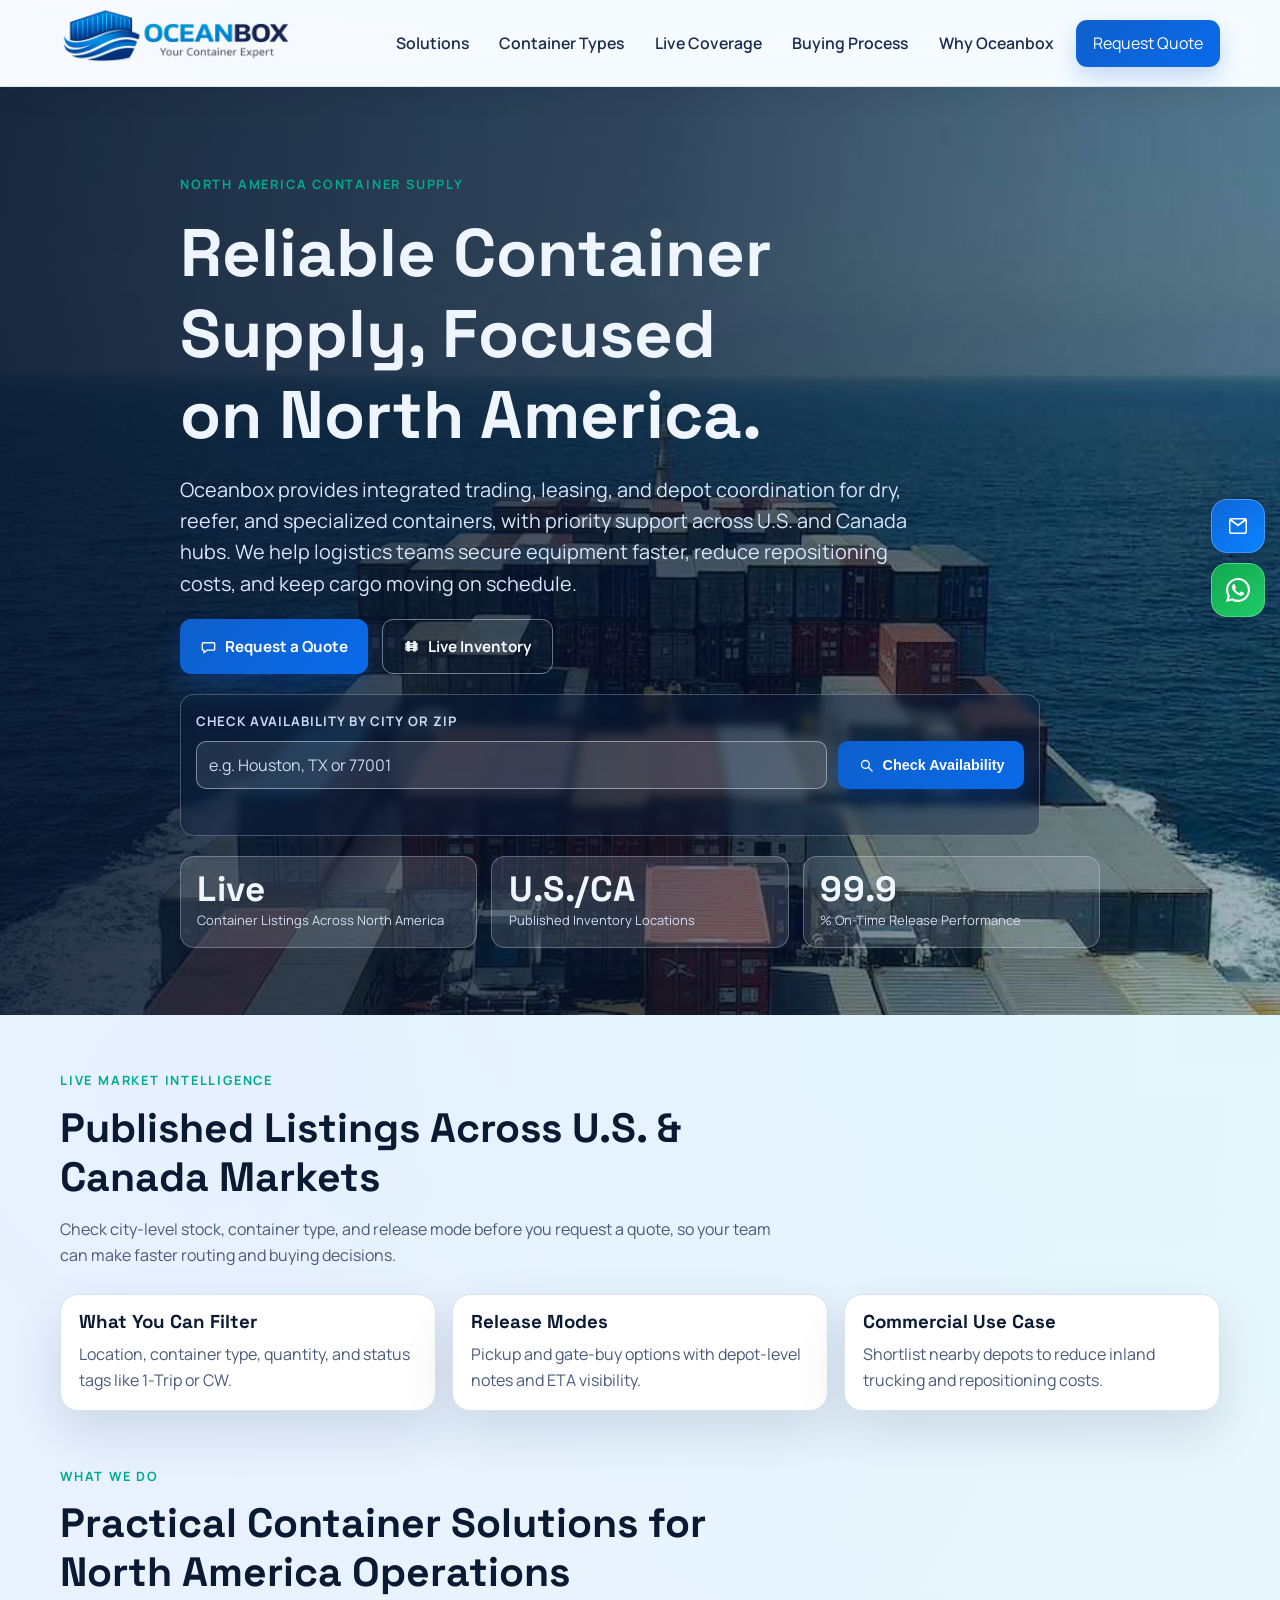
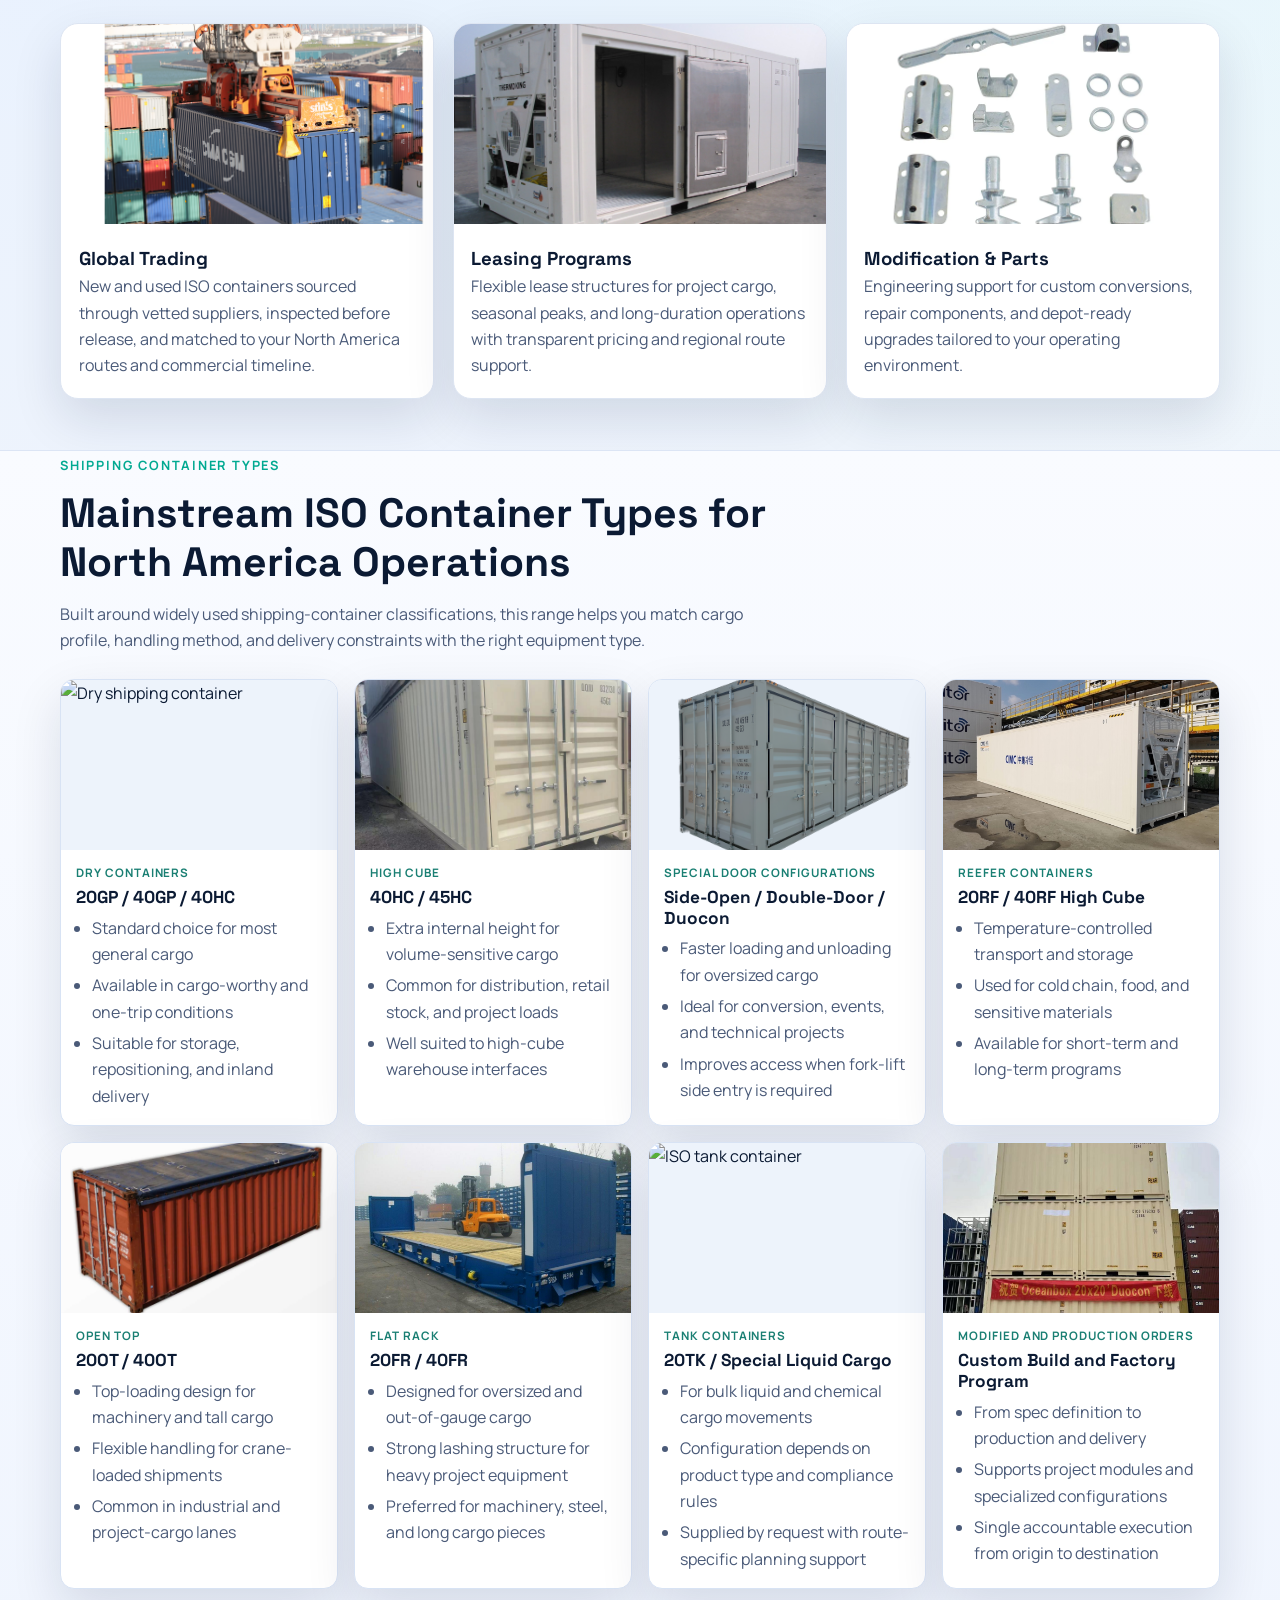
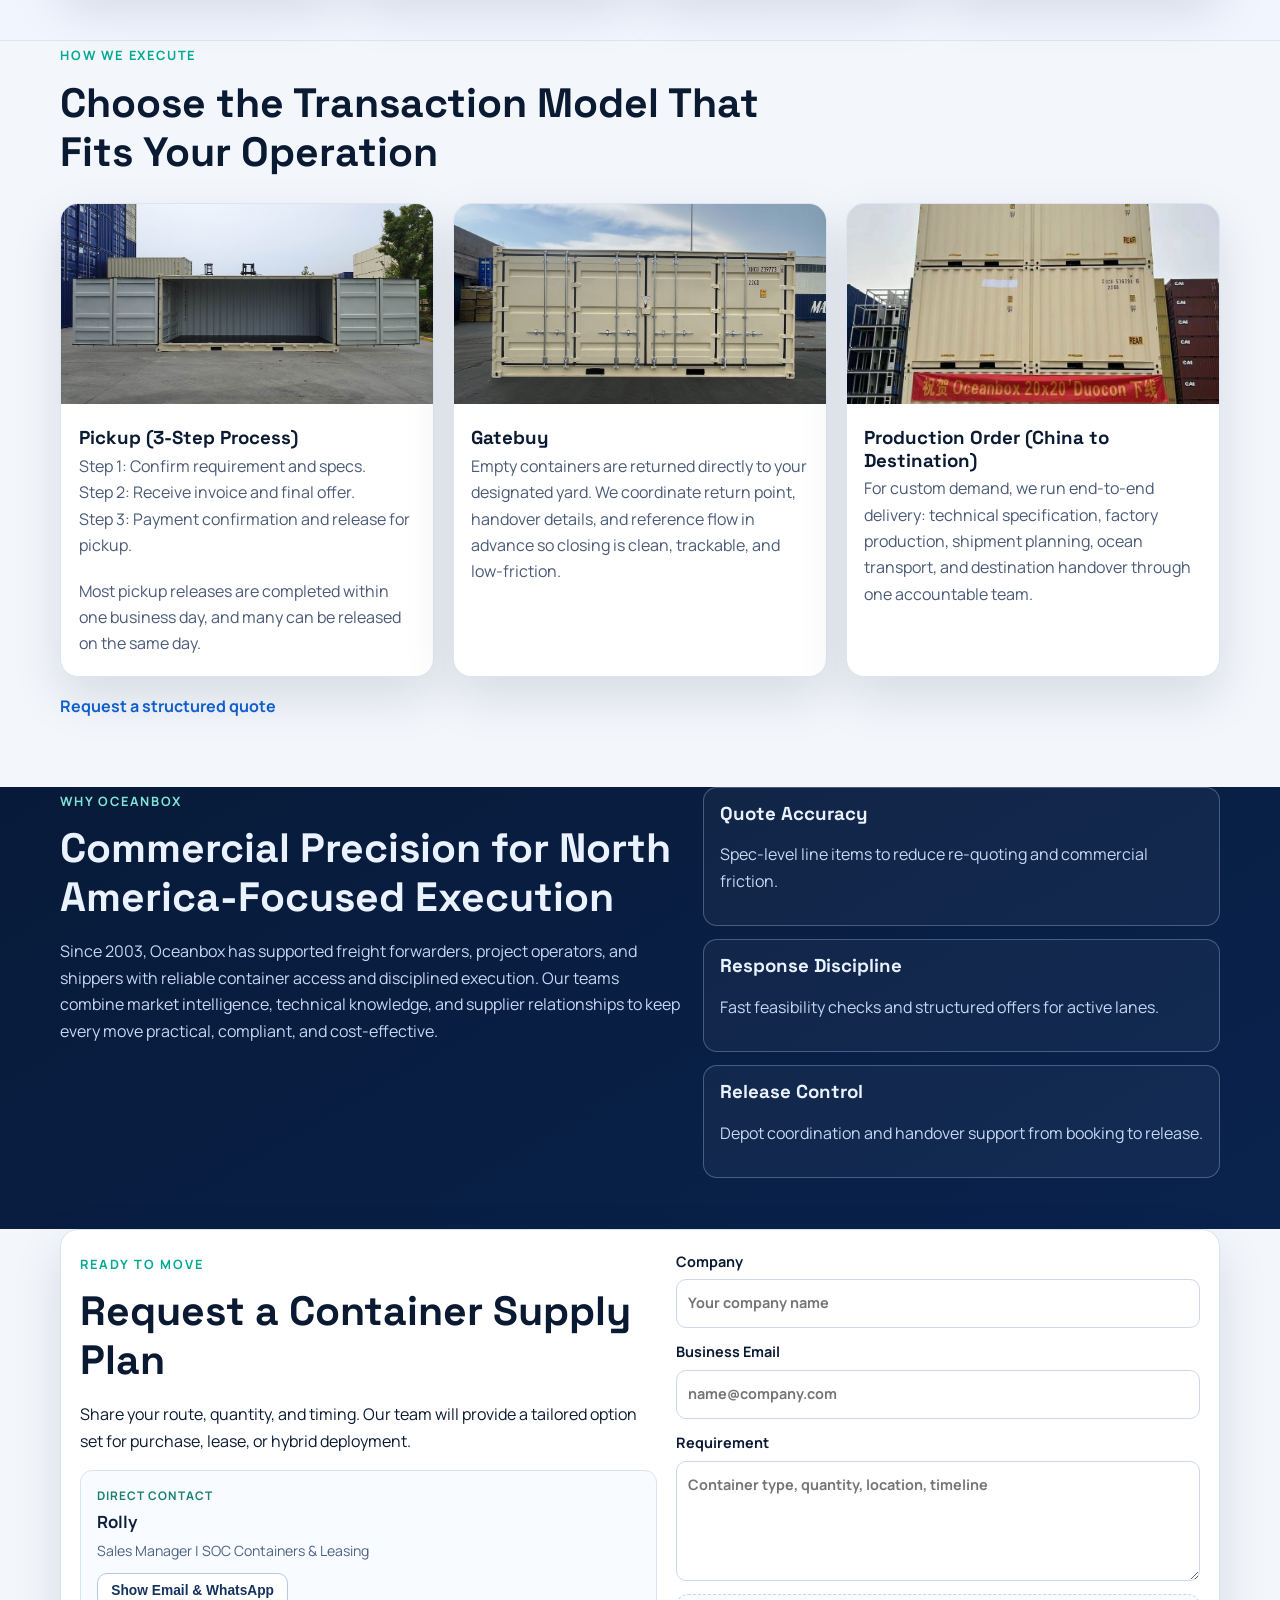
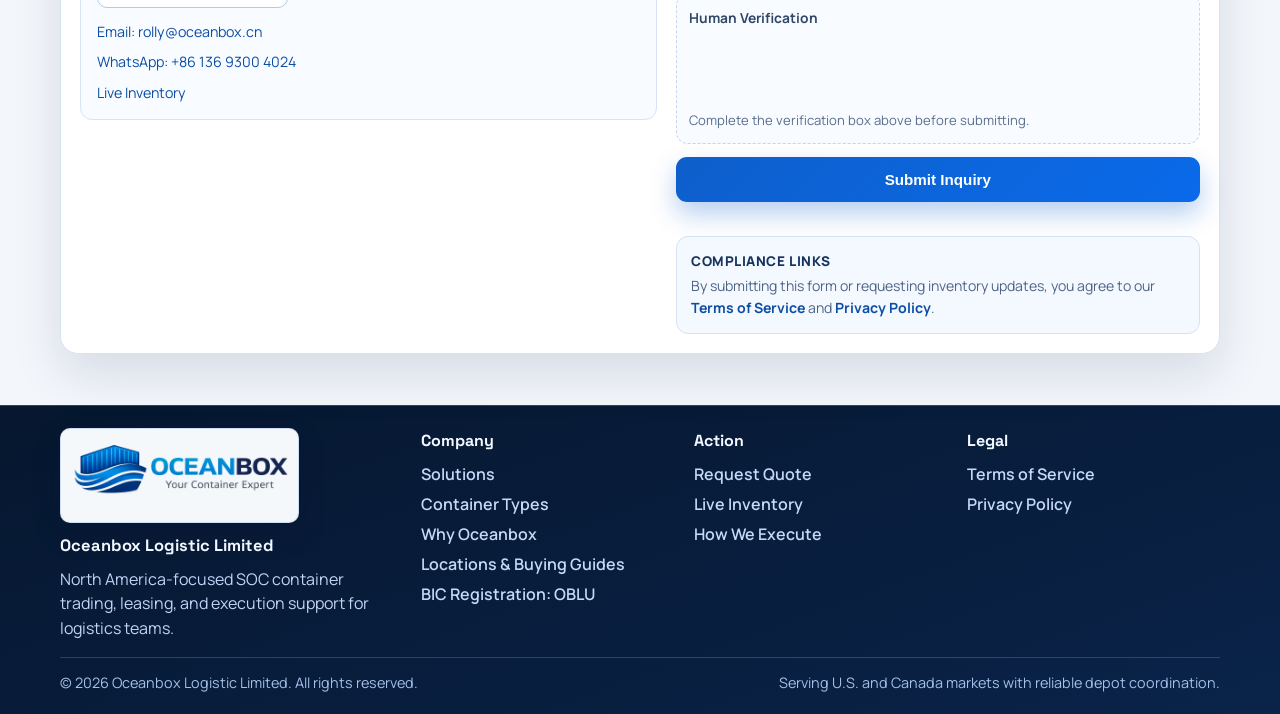
==== index.html @ 42c82b9f "Complete resource discovery and mobile contact layout" ====
<!doctype html>
<html lang="en">
  <head>
    <meta charset="UTF-8" />
    <meta name="viewport" content="width=device-width, initial-scale=1.0" />
    <title>North America Container Sales &amp; Leasing | Oceanbox Logistic Limited</title>
    <link rel="canonical" href="https://www.oceanbox.cn/" />
    <meta property="og:title" content="Oceanbox Logistic Limited | Container Sales &amp; Leasing" />
    <meta property="og:url" content="https://www.oceanbox.cn/" />
    <meta property="og:type" content="website" />
    <meta name="oceanbox-build" content="20260922-site-quality" />
    <meta
      name="description"
      content="Oceanbox delivers North America-focused container trading, leasing, and depot services with fast commercial response."
    />
    <link rel="preconnect" href="https://fonts.googleapis.com" />
    <link rel="preconnect" href="https://fonts.gstatic.com" crossorigin />
    <link
      href="https://fonts.googleapis.com/css2?family=Manrope:wght@400;500;600;700;800&family=Space+Grotesk:wght@500;600;700&display=swap"
      rel="stylesheet"
    />
    <link rel="stylesheet" href="styles.css?v=20260926a" />
    <link rel="stylesheet" href="floating-contact.css?v=20260308b" />
    <script
      src="https://challenges.cloudflare.com/turnstile/v0/api.js"
      async
      defer
    ></script>
    <script type="application/ld+json">{"@context": "https://schema.org", "@type": "Organization", "@id": "https://www.oceanbox.cn/#organization", "name": "Oceanbox Logistic Limited", "url": "https://www.oceanbox.cn/", "email": "rolly@oceanbox.cn", "sameAs": ["https://www.bic-code.org/bic-codes/oblu/"], "identifier": {"@type": "PropertyValue", "propertyID": "BIC", "value": "OBLU"}}</script>
  </head>
  <body>
    <header class="site-header">
      <div class="container nav-wrap">
        <a class="brand" href="#">
          <img src="assets/logo-nav.png?v=20260221" alt="Oceanbox logo" class="brand-logo" />
        </a>
        <button class="menu-btn" aria-label="Open menu" aria-expanded="false">
          <span></span><span></span>
        </button>
        <nav class="top-nav">
          <a href="#services">Solutions</a>
          <a href="#fleet">Container Types</a>
          <a href="#coverage">Live Coverage</a>
          <a href="#process">Buying Process</a>
          <a href="#about">Why Oceanbox</a>
          <a class="cta-link" href="#contact">Request Quote</a>
        </nav>
      </div>
    </header>

    <main>
      <section class="hero">
        <div class="hero-media"></div>
        <div class="hero-overlay"></div>
        <div class="container hero-content reveal">
          <p class="eyebrow">North America Container Supply</p>
          <h1>Reliable Container Supply, Focused on North America.</h1>
          <p class="hero-copy">
            Oceanbox provides integrated trading, leasing, and depot coordination
            for dry, reefer, and specialized containers, with priority support
            across U.S. and Canada hubs. We help logistics teams secure equipment
            faster, reduce repositioning costs, and keep cargo moving on schedule.
          </p>
          <div class="hero-actions">
            <a class="btn btn-primary" href="#contact">
              <span class="btn-icon" aria-hidden="true">
                <svg viewBox="0 0 24 24" focusable="false">
                  <path d="M4.5 6.75h15a1.25 1.25 0 0 1 1.25 1.25v8a1.25 1.25 0 0 1-1.25 1.25H10l-4.5 3.5v-3.5h-1A1.25 1.25 0 0 1 3.25 16V8A1.25 1.25 0 0 1 4.5 6.75Z"></path>
                </svg>
              </span>
              <span>Request a Quote</span>
            </a>
            <a class="btn btn-ghost" href="https://inventory.oceanbox.cn" target="_blank" rel="noopener noreferrer">
              <span class="btn-icon" aria-hidden="true">
                <svg viewBox="0 0 24 24" focusable="false">
                  <path d="M4.25 7.75h15.5v3.5H4.25v-3.5Zm0 5.5h15.5v3.5H4.25v-3.5Zm2.5-8h2v13h-2v-13Zm8.5 0h2v13h-2v-13Z"></path>
                </svg>
              </span>
              <span>Live Inventory</span>
            </a>
          </div>
          <form class="availability-form" id="availability-form">
            <label for="availability-input" class="availability-label">Check Availability by City or ZIP</label>
            <div class="availability-row">
              <input
                id="availability-input"
                name="availability"
                type="text"
                inputmode="search"
                autocomplete="off"
                list="na-location-list"
                maxlength="64"
                placeholder="e.g. Houston, TX or 77001"
              />
              <button type="submit" class="btn btn-primary">
                <span class="btn-icon" aria-hidden="true">
                  <svg viewBox="0 0 24 24" focusable="false">
                    <circle cx="10.5" cy="10.5" r="5.5"></circle>
                    <path d="m15 15 5 5"></path>
                  </svg>
                </span>
                <span>Check Availability</span>
              </button>
            </div>
            <datalist id="na-location-list"></datalist>
            <p class="availability-status" id="availability-status" aria-live="polite"></p>
          </form>
          <div class="kpis">
            <div class="kpi">
              <span class="kpi-value" data-inventory-stat="container_count">Live</span>
              <span class="kpi-label">Container Listings Across North America</span>
            </div>
            <div class="kpi">
              <span class="kpi-value" data-inventory-stat="location_count">U.S./CA</span>
              <span class="kpi-label">Published Inventory Locations</span>
            </div>
            <div class="kpi">
              <span class="kpi-value" data-count="99.9">99.9</span>
              <span class="kpi-label">% On-Time Release Performance</span>
            </div>
          </div>
        </div>
      </section>

      <section id="coverage" class="section container reveal">
        <div class="section-head">
          <p class="eyebrow">Live Market Intelligence</p>
          <h2>Published Listings Across <span data-inventory-market-count>U.S. &amp; Canada</span> Markets</h2>
          <p>
            Check city-level stock, container type, and release mode before
            you request a quote, so your team can make faster routing and
            buying decisions.
          </p>
        </div>
        <div class="coverage-grid">
          <article class="coverage-card">
            <h3>What You Can Filter</h3>
            <p>Location, container type, quantity, and status tags like 1-Trip or CW.</p>
          </article>
          <article class="coverage-card">
            <h3>Release Modes</h3>
            <p>Pickup and gate-buy options with depot-level notes and ETA visibility.</p>
          </article>
          <article class="coverage-card">
            <h3>Commercial Use Case</h3>
            <p>Shortlist nearby depots to reduce inland trucking and repositioning costs.</p>
          </article>
        </div>
      </section>

      <section id="services" class="section container reveal">
        <div class="section-head">
          <p class="eyebrow">What We Do</p>
          <h2>Practical Container Solutions for North America Operations</h2>
        </div>
        <div class="grid cards-3">
          <article class="card">
            <img
              src="assets/service-trading.png"
              alt="Stacked shipping containers in yard"
              loading="lazy"
            />
            <h3>Global Trading</h3>
            <p>
              New and used ISO containers sourced through vetted suppliers,
              inspected before release, and matched to your North America routes
              and commercial timeline.
            </p>
          </article>
          <article class="card">
            <img
              src="assets/service-reefer.jpg"
              alt="Reefer container units for cold chain"
              loading="lazy"
            />
            <h3>Leasing Programs</h3>
            <p>
              Flexible lease structures for project cargo, seasonal peaks, and
              long-duration operations with transparent pricing and regional
              route support.
            </p>
          </article>
          <article class="card">
            <img
              src="assets/service-parts.webp"
              alt="Container components and modification support"
              loading="lazy"
            />
            <h3>Modification & Parts</h3>
            <p>
              Engineering support for custom conversions, repair components, and
              depot-ready upgrades tailored to your operating environment.
            </p>
          </article>
        </div>
      </section>

      <section id="fleet" class="section section-alt reveal">
        <div class="container">
          <div class="section-head">
          <p class="eyebrow">Shipping Container Types</p>
          <h2>Mainstream ISO Container Types for North America Operations</h2>
          <p>
            Built around widely used shipping-container classifications, this
            range helps you match cargo profile, handling method, and delivery
            constraints with the right equipment type.
          </p>
          </div>
          <div class="fleet-type-grid">
            <article class="fleet-type-card">
              <img src="114301674013077_.pic_hd.jpg" alt="Dry shipping container" loading="lazy" />
              <div class="fleet-type-body">
              <p class="fleet-type-tag">Dry Containers</p>
              <h3>20GP / 40GP / 40HC</h3>
              <ul>
                <li>Standard choice for most general cargo</li>
                <li>Available in cargo-worthy and one-trip conditions</li>
                <li>Suitable for storage, repositioning, and inland delivery</li>
              </ul>
              </div>
            </article>
            <article class="fleet-type-card">
              <img src="42971651477046_.pic.jpg" alt="High cube shipping container" loading="lazy" />
              <div class="fleet-type-body">
              <p class="fleet-type-tag">High Cube</p>
              <h3>40HC / 45HC</h3>
              <ul>
                <li>Extra internal height for volume-sensitive cargo</li>
                <li>Common for distribution, retail stock, and project loads</li>
                <li>Well suited to high-cube warehouse interfaces</li>
              </ul>
              </div>
            </article>
            <article class="fleet-type-card">
              <img src="40HCOS4D.png" alt="Side-open and special door container" loading="lazy" />
              <div class="fleet-type-body">
              <p class="fleet-type-tag">Special Door Configurations</p>
              <h3>Side-Open / Double-Door / Duocon</h3>
              <ul>
                <li>Faster loading and unloading for oversized cargo</li>
                <li>Ideal for conversion, events, and technical projects</li>
                <li>Improves access when fork-lift side entry is required</li>
              </ul>
              </div>
            </article>
            <article class="fleet-type-card">
              <img src="reefer.jpg" alt="Reefer container" loading="lazy" />
              <div class="fleet-type-body">
              <p class="fleet-type-tag">Reefer Containers</p>
              <h3>20RF / 40RF High Cube</h3>
              <ul>
                <li>Temperature-controlled transport and storage</li>
                <li>Used for cold chain, food, and sensitive materials</li>
                <li>Available for short-term and long-term programs</li>
              </ul>
              </div>
            </article>
            <article class="fleet-type-card">
              <img src="containers-for-sale-20ft-open-top-containers-01.jpg" alt="Open top container" loading="lazy" />
              <div class="fleet-type-body">
              <p class="fleet-type-tag">Open Top</p>
              <h3>20OT / 40OT</h3>
              <ul>
                <li>Top-loading design for machinery and tall cargo</li>
                <li>Flexible handling for crane-loaded shipments</li>
                <li>Common in industrial and project-cargo lanes</li>
              </ul>
              </div>
            </article>
            <article class="fleet-type-card">
              <img src="40ft-Flat-Rack-Container-for-Sale.jpg" alt="Flat rack container" loading="lazy" />
              <div class="fleet-type-body">
              <p class="fleet-type-tag">Flat Rack</p>
              <h3>20FR / 40FR</h3>
              <ul>
                <li>Designed for oversized and out-of-gauge cargo</li>
                <li>Strong lashing structure for heavy project equipment</li>
                <li>Preferred for machinery, steel, and long cargo pieces</li>
              </ul>
              </div>
            </article>
            <article class="fleet-type-card">
              <img src="https://upload.wikimedia.org/wikipedia/commons/c/c8/CIMC_tank_container_T11.jpg" alt="ISO tank container" loading="lazy" />
              <div class="fleet-type-body">
              <p class="fleet-type-tag">Tank Containers</p>
              <h3>20TK / Special Liquid Cargo</h3>
              <ul>
                <li>For bulk liquid and chemical cargo movements</li>
                <li>Configuration depends on product type and compliance rules</li>
                <li>Supplied by request with route-specific planning support</li>
              </ul>
              </div>
            </article>
            <article class="fleet-type-card">
              <img src="congrats duocon.jpeg" alt="Customized production container" loading="lazy" />
              <div class="fleet-type-body">
              <p class="fleet-type-tag">Modified and Production Orders</p>
              <h3>Custom Build and Factory Program</h3>
              <ul>
                <li>From spec definition to production and delivery</li>
                <li>Supports project modules and specialized configurations</li>
                <li>Single accountable execution from origin to destination</li>
              </ul>
              </div>
            </article>
          </div>
        </div>
      </section>

      <section id="process" class="section container reveal">
        <div class="section-head">
          <p class="eyebrow">How We Execute</p>
          <h2>Choose the Transaction Model That Fits Your Operation</h2>
        </div>
        <div class="grid cards-3">
          <article class="card">
            <img
              src="100821666253328_.pic.jpg"
              alt="Pickup container at depot yard"
              loading="lazy"
            />
            <h3>Pickup (3-Step Process)</h3>
            <p>
              Step 1: Confirm requirement and specs.<br />
              Step 2: Receive invoice and final offer.<br />
              Step 3: Payment confirmation and release for pickup.
            </p>
            <p>
              Most pickup releases are completed within one business day, and
              many can be released on the same day.
            </p>
          </article>

          <article class="card">
            <img
              src="100811666253300_.pic.jpg"
              alt="Gatebuy yard return operation"
              loading="lazy"
            />
            <h3>Gatebuy</h3>
            <p>
              Empty containers are returned directly to your designated yard.
              We coordinate return point, handover details, and reference flow
              in advance so closing is clean, trackable, and low-friction.
            </p>
          </article>

          <article class="card">
            <img
              src="congrats duocon.jpeg"
              alt="Custom production order container"
              loading="lazy"
            />
            <h3>Production Order (China to Destination)</h3>
            <p>
              For custom demand, we run end-to-end delivery: technical
              specification, factory production, shipment planning, ocean
              transport, and destination handover through one accountable team.
            </p>
          </article>
        </div>
        <p><a class="text-link" href="#contact">Request a structured quote</a></p>
      </section>

      <section id="about" class="section section-dark reveal">
        <div class="container about-wrap">
          <div>
            <p class="eyebrow">Why Oceanbox</p>
            <h2>Commercial Precision for North America-Focused Execution</h2>
            <p>
              Since 2003, Oceanbox has supported freight forwarders, project
              operators, and shippers with reliable container access and
              disciplined execution. Our teams combine market intelligence,
              technical knowledge, and supplier relationships to keep every move
              practical, compliant, and cost-effective.
            </p>
          </div>
          <div class="about-points">
            <div>
              <h3>Quote Accuracy</h3>
              <p>Spec-level line items to reduce re-quoting and commercial friction.</p>
            </div>
            <div>
              <h3>Response Discipline</h3>
              <p>Fast feasibility checks and structured offers for active lanes.</p>
            </div>
            <div>
              <h3>Release Control</h3>
              <p>Depot coordination and handover support from booking to release.</p>
            </div>
          </div>
        </div>
      </section>

      <section id="contact" class="section container reveal">
        <div class="contact-panel">
          <div>
            <p class="eyebrow">Ready to Move</p>
            <h2>Request a Container Supply Plan</h2>
            <p>
              Share your route, quantity, and timing. Our team will provide a
              tailored option set for purchase, lease, or hybrid deployment.
            </p>
            <div class="direct-contact">
              <p class="direct-contact-title">Direct Contact</p>
              <p class="direct-contact-name">Rolly</p>
              <p class="direct-contact-role">Sales Manager | SOC Containers &amp; Leasing</p>
              <button type="button" class="direct-contact-btn" id="reveal-contact-btn">
                Show Email &amp; WhatsApp
              </button>
              <div class="direct-contact-links" id="direct-contact-links" hidden>
                <a id="rolly-email-link" href="mailto:rolly@oceanbox.cn" rel="nofollow noopener">Email: rolly@oceanbox.cn</a>
                <a id="rolly-whatsapp-link" href="https://wa.me/8613693004024" target="_blank" rel="nofollow noopener noreferrer">WhatsApp: +86 136 9300 4024</a>
                <a href="https://inventory.oceanbox.cn" target="_blank" rel="noopener noreferrer">Live Inventory</a>
              </div>
            </div>
          </div>
          <noscript><p>Please email <a href="mailto:rolly@oceanbox.cn">rolly@oceanbox.cn</a> to request a quote. Online verification requires JavaScript.</p></noscript>
          <form class="contact-form" id="contact-form" action="/api/submit-inquiry" method="post" novalidate>
            <label>
              Company
              <input type="text" name="company" placeholder="Your company name" required />
            </label>
            <label>
              Business Email
              <input type="email" name="email" placeholder="name@company.com" required />
            </label>
            <label>
              Requirement
              <textarea rows="4" name="requirement" placeholder="Container type, quantity, location, timeline" required></textarea>
            </label>
            <div class="captcha-wrap">
              <p class="captcha-label">Human Verification</p>
              <div
                class="cf-turnstile"
                id="turnstile-widget"
                data-sitekey="0x4AAAAAACghYySZXZfkHhBl"
                data-theme="light"
                data-callback="onTurnstileSuccess"
                data-error-callback="onTurnstileError"
                data-expired-callback="onTurnstileExpired"
              ></div>
              <p class="captcha-runtime" id="captcha-runtime" aria-live="polite"></p>
              <p class="captcha-help">
                Complete the verification box above before submitting.
              </p>
            </div>
            <input type="text" name="website" class="hp-field" tabindex="-1" autocomplete="off" />
            <button type="submit" class="btn btn-primary">Submit Inquiry</button>
            <p class="form-status" id="form-status" aria-live="polite"></p>
            <div class="policy-links" aria-label="Legal links">
              <p class="policy-links-title">Compliance Links</p>
              <p class="policy-links-copy">
                By submitting this form or requesting inventory updates, you agree to our
                <a href="/terms">Terms of Service</a>
                and
                <a href="/privacy">Privacy Policy</a>.
              </p>
            </div>
          </form>
        </div>
      </section>
    </main>

    <div data-floating-contact></div>

    <footer class="site-footer">
      <div class="container footer-main">
        <div class="footer-brand">
          <div class="footer-logo-wrap">
            <img src="assets/logo-nav.png?v=20260221" alt="Oceanbox logo" class="footer-logo" loading="lazy" />
          </div>
          <p class="footer-company">Oceanbox Logistic Limited</p>
          <p class="footer-description">
            North America-focused SOC container trading, leasing, and execution support for logistics teams.
          </p>
        </div>
        <div class="footer-col">
          <p class="footer-title">Company</p>
          <a href="#services">Solutions</a>
          <a href="#fleet">Container Types</a>
          <a href="#about">Why Oceanbox</a>
          <a href="/resources">Locations &amp; Buying Guides</a>
          <a href="https://www.bic-code.org/bic-codes/oblu/" target="_blank" rel="noopener noreferrer">BIC Registration: OBLU</a>
        </div>
        <div class="footer-col">
          <p class="footer-title">Action</p>
          <a href="#contact">Request Quote</a>
          <a href="https://inventory.oceanbox.cn" target="_blank" rel="noopener noreferrer">Live Inventory</a>
          <a href="#process">How We Execute</a>
        </div>
        <div class="footer-col">
          <p class="footer-title">Legal</p>
          <a href="/terms">Terms of Service</a>
          <a href="/privacy">Privacy Policy</a>
        </div>
      </div>
      <div class="container footer-bottom">
        <p>&copy; 2026 Oceanbox Logistic Limited. All rights reserved.</p>
        <p>Serving U.S. and Canada markets with reliable depot coordination.</p>
      </div>
    </footer>

    <script src="main.js?v=20260922a"></script>
    <script src="floating-contact.js?v=20260313b"></script>
  </body>
</html>
---- styles.css ----
:root {
  --bg: #f3f6fb;
  --text: #0b1a33;
  --muted: #4a5a78;
  --primary: #0e5fcb;
  --primary-strong: #09479a;
  --accent: #00a991;
  --surface: #ffffff;
  --dark: #061229;
  --line: #d6deea;
  --shadow: 0 20px 50px rgba(8, 26, 58, 0.12);
  --radius: 18px;
}

* {
  box-sizing: border-box;
}

html,
body {
  margin: 0;
  padding: 0;
}

body {
  font-family: "Manrope", sans-serif;
  background: radial-gradient(circle at 15% 20%, #e6f0ff 0, transparent 38%),
    radial-gradient(circle at 92% 8%, #d6fff9 0, transparent 33%), var(--bg);
  color: var(--text);
  line-height: 1.65;
}

a {
  color: inherit;
  text-decoration: none;
}

.container {
  width: min(1160px, calc(100% - 3rem));
  margin: 0 auto;
}

.site-header {
  position: sticky;
  top: 0;
  z-index: 30;
  backdrop-filter: blur(10px);
  background: rgba(248, 251, 255, 0.9);
  border-bottom: 1px solid rgba(11, 26, 51, 0.1);
  box-shadow: 0 8px 26px rgba(7, 23, 46, 0.08);
}

.nav-wrap {
  display: flex;
  align-items: center;
  justify-content: space-between;
  min-height: 86px;
  gap: 1rem;
}

.brand {
  font-family: "Space Grotesk", sans-serif;
  font-weight: 700;
  letter-spacing: 0.08em;
  font-size: 1rem;
  display: flex;
  align-items: center;
  gap: 0.55rem;
}

.brand-logo {
  display: block;
  width: clamp(170px, 18vw, 240px);
  max-width: 52vw;
  height: auto;
}

.brand-dot {
  width: 10px;
  height: 10px;
  border-radius: 999px;
  background: linear-gradient(135deg, var(--accent), var(--primary));
}

.top-nav {
  display: flex;
  align-items: center;
  gap: 0.35rem;
  padding: 0;
}

.top-nav > a:not(.cta-link) {
  display: inline-flex;
  align-items: center;
  padding: 0.52rem 0.78rem;
  border-radius: 10px;
  font-weight: 600;
  font-size: 0.99rem;
  color: #1b2c4e;
  transition: background 0.2s ease, color 0.2s ease, transform 0.2s ease;
}

.top-nav > a:not(.cta-link):hover {
  background: rgba(14, 95, 203, 0.08);
  color: #0f4ea6;
  transform: translateY(-1px);
}

.cta-link {
  display: inline-flex;
  align-items: center;
  justify-content: center;
  margin-left: 0.25rem;
  border: 1px solid rgba(23, 116, 229, 0.34);
  padding: 0.58rem 1rem;
  border-radius: 11px;
  background: linear-gradient(135deg, #0e5fcb, #0a6aea);
  color: #fff;
  box-shadow: 0 10px 22px rgba(14, 95, 203, 0.22);
  transition: transform 0.2s ease, box-shadow 0.2s ease, filter 0.2s ease;
}

.cta-link:hover {
  color: #fff;
  filter: brightness(1.04);
  transform: translateY(-1px);
  box-shadow: 0 13px 26px rgba(14, 95, 203, 0.28);
}

.menu-btn {
  display: none;
  border: 0;
  background: none;
  width: 44px;
  height: 44px;
  padding: 10px;
}

.menu-btn span {
  display: block;
  width: 100%;
  height: 2px;
  background: var(--text);
  margin: 6px 0;
}

.hero {
  position: relative;
  min-height: 84vh;
  display: grid;
  align-items: center;
  overflow: hidden;
}

.hero-media {
  position: absolute;
  inset: 0;
  background-image: url("assets/hero-banner.jpg");
  background-size: cover;
  background-position: center;
  transform: scale(1.05);
}

.hero-overlay {
  position: absolute;
  inset: 0;
  background: linear-gradient(
    96deg,
    rgba(6, 18, 41, 0.88) 0%,
    rgba(6, 18, 41, 0.7) 48%,
    rgba(6, 18, 41, 0.3) 100%
  );
}

.hero-content {
  position: relative;
  z-index: 2;
  color: #eef5ff;
  padding: 5.4rem 0 4.2rem;
  max-width: 920px;
  display: grid;
  gap: 1.15rem;
}

.eyebrow {
  display: inline-block;
  margin: 0;
  font-size: 0.8rem;
  text-transform: uppercase;
  letter-spacing: 0.14em;
  font-weight: 700;
  color: var(--accent);
}

h1,
h2,
h3 {
  font-family: "Space Grotesk", sans-serif;
  line-height: 1.2;
}

h1 {
  font-size: clamp(2.25rem, 5.25vw, 4.6rem);
  margin: 0;
  max-width: 18ch;
  text-wrap: balance;
}

h2 {
  font-size: clamp(1.6rem, 3.2vw, 2.6rem);
  margin: 0.7rem 0 0;
}

.hero-copy {
  margin: 0;
  font-size: clamp(1.05rem, 1.55vw, 1.26rem);
  max-width: 760px;
  color: #d8e6ff;
  line-height: 1.58;
}

.hero-actions {
  margin-top: 0.1rem;
  display: flex;
  gap: 0.9rem;
  flex-wrap: wrap;
}

.availability-form {
  margin-top: 0.15rem;
  max-width: 860px;
  padding: 0.95rem;
  border: 1px solid rgba(231, 242, 255, 0.26);
  border-radius: 14px;
  background: rgba(9, 29, 61, 0.36);
  backdrop-filter: blur(5px);
}

.availability-label {
  display: block;
  margin-bottom: 0.58rem;
  font-size: 0.82rem;
  letter-spacing: 0.08em;
  text-transform: uppercase;
  font-weight: 700;
  color: #c9daf8;
}

.availability-row {
  display: flex;
  gap: 0.72rem;
  align-items: center;
}

.availability-row input {
  min-width: 0;
  flex: 1;
  border: 1px solid rgba(238, 245, 255, 0.45);
  background: rgba(238, 245, 255, 0.1);
  color: #f4f8ff;
}

.availability-row input::placeholder {
  color: #ccdaef;
}

.availability-row .btn {
  padding: 0.85rem 1.2rem;
  font-size: 0.9rem;
  border-radius: 10px;
  white-space: nowrap;
}

.availability-status {
  margin: 0.62rem 0 0;
  min-height: 1.25rem;
  font-size: 0.88rem;
  font-weight: 600;
  color: #c9daf8;
}

.availability-status.ok {
  color: #8be1bf;
}

.availability-status.error {
  color: #ffd7dc;
}

.btn {
  display: inline-flex;
  align-items: center;
  justify-content: center;
  gap: 0.5rem;
  border: 0;
  border-radius: 11px;
  padding: 0.86rem 1.25rem;
  font-size: 0.95rem;
  font-weight: 700;
  cursor: pointer;
  transition: transform 0.2s ease, box-shadow 0.2s ease;
}

.btn-icon {
  width: 1.06rem;
  height: 1.06rem;
  display: inline-flex;
  align-items: center;
  justify-content: center;
  flex: 0 0 auto;
}

.btn-icon svg {
  width: 100%;
  height: 100%;
  stroke: currentColor;
  fill: none;
  stroke-width: 1.9;
  stroke-linecap: round;
  stroke-linejoin: round;
}

.btn:hover {
  transform: translateY(-2px);
}

.btn-primary {
  background: linear-gradient(135deg, var(--primary), #0a6aea);
  color: #fff;
  box-shadow: 0 12px 26px rgba(13, 96, 204, 0.3);
}

.btn-ghost {
  background: transparent;
  border: 1px solid rgba(238, 245, 255, 0.45);
  color: #f6f9ff;
}

.kpis {
  margin-top: 0.1rem;
  display: grid;
  grid-template-columns: repeat(3, minmax(0, 1fr));
  gap: 0.9rem;
  max-width: 920px;
}

.kpi {
  background: rgba(238, 245, 255, 0.13);
  border: 1px solid rgba(238, 245, 255, 0.27);
  border-radius: 14px;
  padding: 0.9rem 1.02rem;
  min-width: 0;
}

.kpi-value {
  display: block;
  font-family: "Space Grotesk", sans-serif;
  font-size: clamp(1.7rem, 3vw, 2.2rem);
  font-weight: 700;
  letter-spacing: 0.01em;
  line-height: 1;
}

.kpi-label {
  margin-top: 0.22rem;
  font-size: 0.81rem;
  line-height: 1.25;
  color: #d2def3;
}

.section {
  padding: clamp(2.2rem, 4vw, 3.2rem) 0;
}

.section + .section {
  padding-top: 0;
}

.section-head {
  margin-bottom: clamp(1rem, 2vw, 1.6rem);
  max-width: 720px;
}

.section-head p:last-child {
  color: var(--muted);
  margin-top: 0.85rem;
}

.grid {
  display: grid;
  gap: 1.15rem;
}

.cards-3 {
  grid-template-columns: repeat(3, minmax(0, 1fr));
}

.card {
  background: var(--surface);
  border-radius: var(--radius);
  overflow: hidden;
  border: 1px solid #dde5f2;
  box-shadow: var(--shadow);
}

.card img {
  width: 100%;
  height: 200px;
  object-fit: cover;
}

.card h3,
.card p {
  padding-inline: 1.1rem;
}

.card h3 {
  margin: 1rem 0 0.2rem;
}

.card p {
  margin: 0 0 1.2rem;
  color: var(--muted);
}

.section-alt {
  background: linear-gradient(180deg, #f9fbff 0%, #f0f5fe 100%);
  border-top: 1px solid #dce5f5;
  border-bottom: 1px solid #dce5f5;
}

.coverage-grid {
  display: grid;
  grid-template-columns: repeat(3, minmax(0, 1fr));
  gap: 1rem;
}

.coverage-card {
  border: 1px solid #d6e2f3;
  border-radius: var(--radius);
  background: #fff;
  padding: 1rem 1.1rem;
  box-shadow: var(--shadow);
}

.coverage-card h3 {
  margin: 0 0 0.45rem;
}

.coverage-card p {
  margin: 0;
  color: var(--muted);
}

.specs-grid {
  grid-template-columns: repeat(3, minmax(0, 1fr));
}

.spec-card {
  background: #fff;
  border: 1px solid #d8e3f4;
  border-radius: var(--radius);
  padding: 1.2rem;
}

.spec-card h3 {
  margin-top: 0;
}

.spec-card ul {
  margin: 0.7rem 0 0;
  padding-left: 1rem;
  color: var(--muted);
}

.fleet-type-grid {
  display: grid;
  grid-template-columns: repeat(4, minmax(0, 1fr));
  gap: 1rem;
}

.fleet-type-card {
  display: flex;
  flex-direction: column;
  border: 1px solid #d8e3f4;
  border-radius: 14px;
  overflow: hidden;
  background: #fff;
  box-shadow: var(--shadow);
}

.fleet-type-card img {
  width: 100%;
  height: 170px;
  object-fit: cover;
  background: #edf3fb;
}

.fleet-type-body {
  padding: 0.9rem 0.95rem 1rem;
}

.fleet-type-tag {
  margin: 0 0 0.2rem;
  font-size: 0.73rem;
  letter-spacing: 0.08em;
  text-transform: uppercase;
  font-weight: 700;
  color: #1a7f73;
}

.fleet-type-card h3 {
  margin: 0.15rem 0 0.45rem;
  font-size: 1.08rem;
}

.fleet-type-card ul {
  margin: 0;
  padding-left: 1rem;
  color: var(--muted);
  display: grid;
  gap: 0.3rem;
}

.fleet-type-card--text .fleet-type-placeholder {
  height: 170px;
  display: grid;
  place-items: center;
  font-family: "Space Grotesk", sans-serif;
  font-size: 1.45rem;
  font-weight: 700;
  letter-spacing: 0.08em;
  color: #0d315f;
  background: linear-gradient(145deg, #d9e8ff 0%, #f2f8ff 100%);
  border-bottom: 1px solid #d8e3f4;
}

.network-wrap {
  display: grid;
  grid-template-columns: 1.2fr 1fr;
  gap: 1.2rem;
}

.network-visual {
  border-radius: var(--radius);
  min-height: 320px;
  border: 1px solid #d6e2f6;
  background-image: linear-gradient(
      160deg,
      rgba(14, 95, 203, 0.16),
      rgba(0, 169, 145, 0.15)
    ),
    url("assets/network-logistics.jpg");
  background-size: cover;
  background-position: center;
}

.network-list {
  background: #fff;
  border-radius: var(--radius);
  border: 1px solid #dce6f5;
  padding: 1.2rem;
  color: var(--muted);
}

.text-link {
  color: var(--primary);
  font-weight: 700;
}

.section-dark {
  background: linear-gradient(150deg, #071a39 0%, #0a234d 100%);
  color: #eaf2ff;
}

.about-wrap {
  display: grid;
  grid-template-columns: 1.2fr 1fr;
  gap: 1.4rem;
  align-items: start;
}

.about-wrap .eyebrow {
  color: #80e5d6;
}

.about-wrap p {
  color: #c6d8f5;
}

.about-points {
  display: grid;
  gap: 0.8rem;
}

.about-points div {
  border: 1px solid rgba(198, 216, 245, 0.3);
  border-radius: 14px;
  padding: 0.95rem 1rem;
  background: rgba(234, 242, 255, 0.04);
}

.about-points h3 {
  margin: 0 0 0.2rem;
}

.contact-panel {
  display: grid;
  grid-template-columns: 1.1fr 1fr;
  gap: 1.2rem;
  background: #fff;
  border: 1px solid #d7e3f4;
  border-radius: var(--radius);
  box-shadow: var(--shadow);
  padding: 1.2rem;
}

.direct-contact {
  margin-top: 1rem;
  padding: 0.9rem 1rem;
  border: 1px solid #d7e3f4;
  border-radius: 12px;
  background: #f8fbff;
}

.direct-contact-title {
  margin: 0 0 0.2rem;
  font-size: 0.74rem;
  letter-spacing: 0.08em;
  text-transform: uppercase;
  font-weight: 700;
  color: #1a7f73;
}

.direct-contact-name {
  margin: 0;
  font-size: 1.05rem;
  font-weight: 700;
  color: #0d1d3a;
}

.direct-contact-role {
  margin: 0.2rem 0 0.65rem;
  font-size: 0.88rem;
  color: #4d6284;
}

.direct-contact-btn {
  border: 1px solid #b5c8e4;
  border-radius: 10px;
  background: #fff;
  color: #15335f;
  font-weight: 700;
  font-size: 0.86rem;
  padding: 0.58rem 0.82rem;
  cursor: pointer;
}

.direct-contact-btn:hover {
  border-color: #8faed8;
}

.direct-contact-links {
  margin-top: 0.7rem;
  display: grid;
  gap: 0.45rem;
}

.direct-contact-links a {
  font-size: 0.89rem;
  color: #0c4ea4;
  text-decoration: none;
  word-break: break-word;
}

.direct-contact-links a:hover {
  text-decoration: underline;
}

.contact-form {
  display: grid;
  gap: 0.8rem;
}

.contact-form .cf-turnstile {
  margin-top: 0.2rem;
  min-height: 66px;
}

.captcha-wrap {
  border: 1px dashed #c8d5ea;
  border-radius: 12px;
  padding: 0.75rem;
  background: #f8fbff;
}

.captcha-label {
  margin: 0 0 0.45rem;
  font-weight: 700;
  font-size: 0.86rem;
  color: #304767;
}

.captcha-help {
  margin: 0.45rem 0 0;
  font-size: 0.82rem;
  color: #5a6e8e;
}

.captcha-runtime {
  margin: 0.35rem 0 0;
  font-size: 0.82rem;
  font-weight: 600;
}

.captcha-runtime.ok {
  color: #0a7a47;
}

.captcha-runtime.error {
  color: #b01a2c;
}

.contact-form label {
  display: grid;
  gap: 0.35rem;
  font-weight: 700;
  font-size: 0.9rem;
}

.hp-field {
  position: absolute;
  left: -9999px;
  width: 1px;
  height: 1px;
  opacity: 0;
  pointer-events: none;
}

.form-status {
  margin: 0.15rem 0 0;
  font-size: 0.9rem;
  font-weight: 600;
}

.form-status.ok {
  color: #087545;
}

.form-status.error {
  color: #b01a2c;
}

.policy-links {
  margin-top: 0.4rem;
  padding: 0.8rem 0.9rem;
  border-radius: 12px;
  background: #f4f8ff;
  border: 1px solid #d6e2f2;
}

.policy-links-title {
  margin: 0 0 0.18rem;
  font-weight: 800;
  font-size: 0.84rem;
  color: #16345f;
  letter-spacing: 0.04em;
  text-transform: uppercase;
}

.policy-links-copy {
  margin: 0;
  font-size: 0.88rem;
  line-height: 1.6;
  color: #4e6486;
}

.policy-links a {
  color: #0c4ea4;
  font-weight: 700;
  text-decoration: none;
}

.policy-links a:hover {
  text-decoration: underline;
}

input,
textarea {
  border: 1px solid #cdd9eb;
  border-radius: 10px;
  padding: 0.72rem;
  font: inherit;
  outline: none;
}

input:focus,
textarea:focus {
  border-color: var(--primary);
  box-shadow: 0 0 0 3px rgba(14, 95, 203, 0.12);
}

.availability-row input {
  border: 1px solid rgba(238, 245, 255, 0.45);
  background: rgba(238, 245, 255, 0.1);
  color: #f4f8ff;
}

.availability-row input:focus {
  border-color: rgba(170, 206, 255, 0.9);
  box-shadow: 0 0 0 3px rgba(121, 177, 255, 0.2);
}

.site-footer {
  background: linear-gradient(160deg, #06172f 0%, #0a2349 100%);
  border-top: 1px solid rgba(134, 169, 219, 0.28);
}

.footer-main {
  display: grid;
  grid-template-columns: 1.35fr 1fr 1fr 1fr;
  gap: 1.2rem;
  padding: 1.4rem 0 1rem;
  color: #dbe9ff;
}

.footer-brand {
  display: grid;
  gap: 0.45rem;
  align-content: start;
}

.footer-logo-wrap {
  display: inline-flex;
  align-items: center;
  width: fit-content;
  padding: 0.36rem 0.62rem;
  border-radius: 10px;
  background: rgba(250, 253, 255, 0.98);
  border: 1px solid rgba(133, 169, 219, 0.35);
  box-shadow: 0 10px 28px rgba(4, 18, 44, 0.18);
}

.footer-logo {
  width: clamp(168px, 17vw, 230px);
  max-width: 100%;
  height: auto;
  display: block;
}

.footer-company {
  margin: 0.1rem 0 0;
  font-family: "Space Grotesk", sans-serif;
  font-size: 1.03rem;
  font-weight: 700;
  color: #f2f7ff;
}

.footer-description {
  margin: 0;
  color: #c0d5f6;
  max-width: 460px;
  line-height: 1.55;
}

.footer-col {
  display: grid;
  gap: 0.42rem;
  align-content: start;
}

.footer-title {
  margin: 0 0 0.1rem;
  color: #f4f8ff;
  font-family: "Space Grotesk", sans-serif;
  font-weight: 700;
}

.footer-col a {
  color: #c6d9f8;
  font-weight: 600;
  line-height: 1.45;
  transition: color 0.2s ease;
}

.footer-col a:hover {
  color: #8bc2ff;
}

.footer-bottom {
  display: flex;
  justify-content: space-between;
  gap: 0.85rem;
  flex-wrap: wrap;
  padding: 0.8rem 0 1.2rem;
  border-top: 1px solid rgba(190, 214, 250, 0.2);
  color: #a4c0e8;
  font-size: 0.9rem;
}

.footer-bottom p {
  margin: 0;
}

.footer-bottom a {
  color: #d7e8ff;
}

.legal-page {
  background:
    radial-gradient(circle at top left, rgba(154, 200, 255, 0.18), transparent 28%),
    linear-gradient(180deg, #f6f9ff 0%, #edf3fb 100%);
}

.legal-nav {
  display: flex;
}

.legal-shell {
  padding: 7.4rem 0 3rem;
}

.legal-article {
  max-width: 880px;
  padding: 1.5rem;
  border-radius: 24px;
  background: rgba(255, 255, 255, 0.92);
  border: 1px solid rgba(186, 206, 232, 0.72);
  box-shadow: 0 24px 60px rgba(18, 46, 92, 0.08);
}

.legal-header {
  padding-bottom: 1rem;
  border-bottom: 1px solid #dde6f3;
}

.legal-header h1 {
  margin-bottom: 0.45rem;
}

.legal-header p:last-child {
  margin-bottom: 0;
}

.legal-meta {
  margin: 0 0 0.8rem;
  font-size: 0.9rem;
  font-weight: 700;
  color: #4f678d;
}

.legal-section {
  padding-top: 1.15rem;
}

.legal-section h2 {
  margin: 0 0 0.42rem;
  font-size: 1.03rem;
}

.legal-section p {
  margin: 0;
  color: #425878;
  line-height: 1.72;
}

.reveal {
  opacity: 1;
  transform: none;
}

.reveal.reveal-ready {
  opacity: 0;
  transform: translateY(16px);
  transition: opacity 0.55s ease, transform 0.55s ease;
}

.reveal.reveal-ready.in {
  opacity: 1;
  transform: translateY(0);
}

@media (max-width: 960px) {
  .cards-3,
  .coverage-grid,
  .fleet-type-grid,
  .specs-grid,
  .network-wrap,
  .about-wrap,
  .contact-panel {
    grid-template-columns: 1fr;
  }

  .kpis {
    grid-template-columns: repeat(2, minmax(0, 1fr));
  }

  .fleet-type-grid {
    grid-template-columns: repeat(2, minmax(0, 1fr));
  }

  .footer-main {
    grid-template-columns: 1fr 1fr;
  }

  .footer-brand {
    grid-column: 1 / -1;
  }
}

@media (max-width: 780px) {
  .section {
    padding: 1.8rem 0;
  }

  .section + .section {
    padding-top: 0;
  }

  .section-head {
    margin-bottom: 1rem;
  }

  .nav-wrap {
    min-height: 74px;
  }

  .brand-logo {
    width: clamp(150px, 42vw, 195px);
  }

  .menu-btn {
    display: block;
  }

  .top-nav {
    position: absolute;
    top: 74px;
    right: 1.5rem;
    left: 1.5rem;
    background: #f8fbff;
    border: 1px solid #d8e3f4;
    border-radius: 14px;
    padding: 0.8rem;
    gap: 0.25rem;
    display: none;
    flex-direction: column;
    align-items: flex-start;
  }

  .top-nav > a:not(.cta-link) {
    width: 100%;
    padding: 0.62rem 0.78rem;
  }

  .cta-link {
    margin-left: 0;
    margin-top: 0.3rem;
    width: 100%;
  }

  .top-nav.open {
    display: flex;
  }

  .legal-nav {
    position: static;
    right: auto;
    left: auto;
    display: flex;
    flex-direction: row;
    align-items: center;
    background: transparent;
    border: 0;
    padding: 0;
    gap: 0.35rem;
  }

  .legal-nav > a:not(.cta-link) {
    width: auto;
    padding: 0.52rem 0.78rem;
  }

  .legal-nav .cta-link {
    width: auto;
    margin-top: 0;
  }

  .hero {
    min-height: 74vh;
  }

  .hero-content {
    padding: 4rem 0 3rem;
    gap: 0.95rem;
  }

  h1 {
    max-width: 13.5ch;
  }

  .hero-copy {
    max-width: 100%;
  }

  .hero-actions {
    gap: 0.62rem;
  }

  .availability-form {
    padding: 0.74rem;
  }

  .availability-row {
    flex-direction: column;
    align-items: stretch;
  }

  .kpis {
    grid-template-columns: 1fr;
    gap: 0.55rem;
  }

  .fleet-type-grid {
    grid-template-columns: 1fr;
  }

  .kpi {
    padding: 0.6rem 0.72rem;
  }

  .container {
    width: min(1160px, calc(100% - 1.5rem));
  }

  .footer-main {
    grid-template-columns: 1fr;
    gap: 0.95rem;
    padding: 1.15rem 0 0.85rem;
  }

  .footer-company {
    font-size: 0.98rem;
  }

  .footer-description {
    font-size: 0.92rem;
  }

  .footer-bottom {
    padding: 0.72rem 0 1rem;
    font-size: 0.84rem;
  }

  .legal-shell {
    padding: 6.8rem 0 2rem;
  }

  .legal-article {
    padding: 1.05rem;
    border-radius: 18px;
  }
}

/* Keep the existing city lookup row aligned at all breakpoints. */
.availability-row input, .availability-row .btn { height: 48px; min-height: 48px; box-sizing: border-box; }
.availability-row .btn { display: inline-flex; align-items: center; justify-content: center; }

/* Keep mobile contact shortcuts away from the page heading and copy. */
@media (max-width: 680px) {
  [data-floating-contact] { top: auto !important; bottom: 12px; right: 12px; transform: none; flex-direction: row; }
  .site-footer { padding-bottom: 90px; }
}
---- floating-contact.css ----
.floating-contact-menu {
  --floating-y: 62vh;
  position: fixed;
  right: clamp(10px, 1.2vw, 20px);
  top: var(--floating-y);
  transform: translateY(-50%);
  z-index: 90;
  display: flex;
  flex-direction: column;
  gap: 10px;
  pointer-events: auto;
}

.floating-contact-menu__item {
  position: relative;
  width: 54px;
  height: 54px;
  display: inline-flex;
  align-items: center;
  justify-content: center;
  border-radius: 16px;
  border: 1px solid rgba(206, 220, 243, 0.5);
  background: rgba(255, 255, 255, 0.94);
  box-shadow: 0 14px 30px rgba(8, 28, 58, 0.22);
  color: #ffffff;
  transition: transform 0.22s ease, box-shadow 0.22s ease, color 0.22s ease,
    background 0.22s ease, border-color 0.22s ease;
}

.floating-contact-menu__item::selection {
  background: transparent;
}

.floating-contact-menu__item svg {
  width: 24px;
  height: 24px;
  fill: currentColor;
}

.floating-contact-menu__item--email {
  background: linear-gradient(140deg, #0f65d9, #0a84ff);
  border-color: rgba(119, 185, 255, 0.55);
}

.floating-contact-menu__item--whatsapp {
  background: linear-gradient(140deg, #12a84f, #1fcb68);
  border-color: rgba(129, 232, 166, 0.55);
}

.floating-contact-menu__item--email,
.floating-contact-menu__item--whatsapp {
  box-shadow: 0 15px 32px rgba(7, 34, 72, 0.32);
  animation: floating-contact-breathe 2.2s ease-in-out infinite;
}

.floating-contact-menu__item--whatsapp {
  animation-delay: 0.35s;
}

.floating-contact-menu__item::before {
  content: attr(data-tip);
  position: absolute;
  right: calc(100% + 10px);
  top: 50%;
  transform: translateY(-50%) translateX(8px);
  opacity: 0;
  white-space: nowrap;
  padding: 6px 10px;
  border-radius: 9px;
  background: rgba(10, 33, 68, 0.95);
  color: #e8f2ff;
  font-size: 12px;
  line-height: 1.2;
  letter-spacing: 0.02em;
  pointer-events: none;
  transition: opacity 0.18s ease, transform 0.18s ease;
}

.floating-contact-menu__item::after {
  content: "";
  position: absolute;
  right: calc(100% + 3px);
  top: 50%;
  width: 8px;
  height: 8px;
  background: rgba(10, 33, 68, 0.95);
  transform: translateY(-50%) rotate(45deg);
  opacity: 0;
  transition: opacity 0.18s ease;
}

.floating-contact-menu__item:hover,
.floating-contact-menu__item:focus-visible {
  color: #ffffff;
  border-color: rgba(255, 255, 255, 0.65);
  box-shadow: 0 18px 36px rgba(8, 41, 86, 0.36);
  transform: translateY(-3px) scale(1.03);
  filter: saturate(1.09) brightness(1.03);
}

.floating-contact-menu__item:hover::before,
.floating-contact-menu__item:focus-visible::before {
  opacity: 1;
  transform: translateY(-50%) translateX(0);
}

.floating-contact-menu__item:hover::after,
.floating-contact-menu__item:focus-visible::after {
  opacity: 1;
}

.floating-contact-menu__item:focus-visible {
  outline: 2px solid rgba(116, 189, 255, 0.95);
  outline-offset: 2px;
}

@keyframes floating-contact-breathe {
  0%,
  100% {
    box-shadow: 0 14px 30px rgba(7, 34, 72, 0.29);
  }
  50% {
    box-shadow: 0 18px 36px rgba(7, 34, 72, 0.44);
  }
}

@media (max-width: 900px) {
  .floating-contact-menu {
    right: 10px;
  }

  .floating-contact-menu__item {
    width: 48px;
    height: 48px;
    border-radius: 12px;
  }

  .floating-contact-menu__item::before,
  .floating-contact-menu__item::after {
    display: none;
  }
}
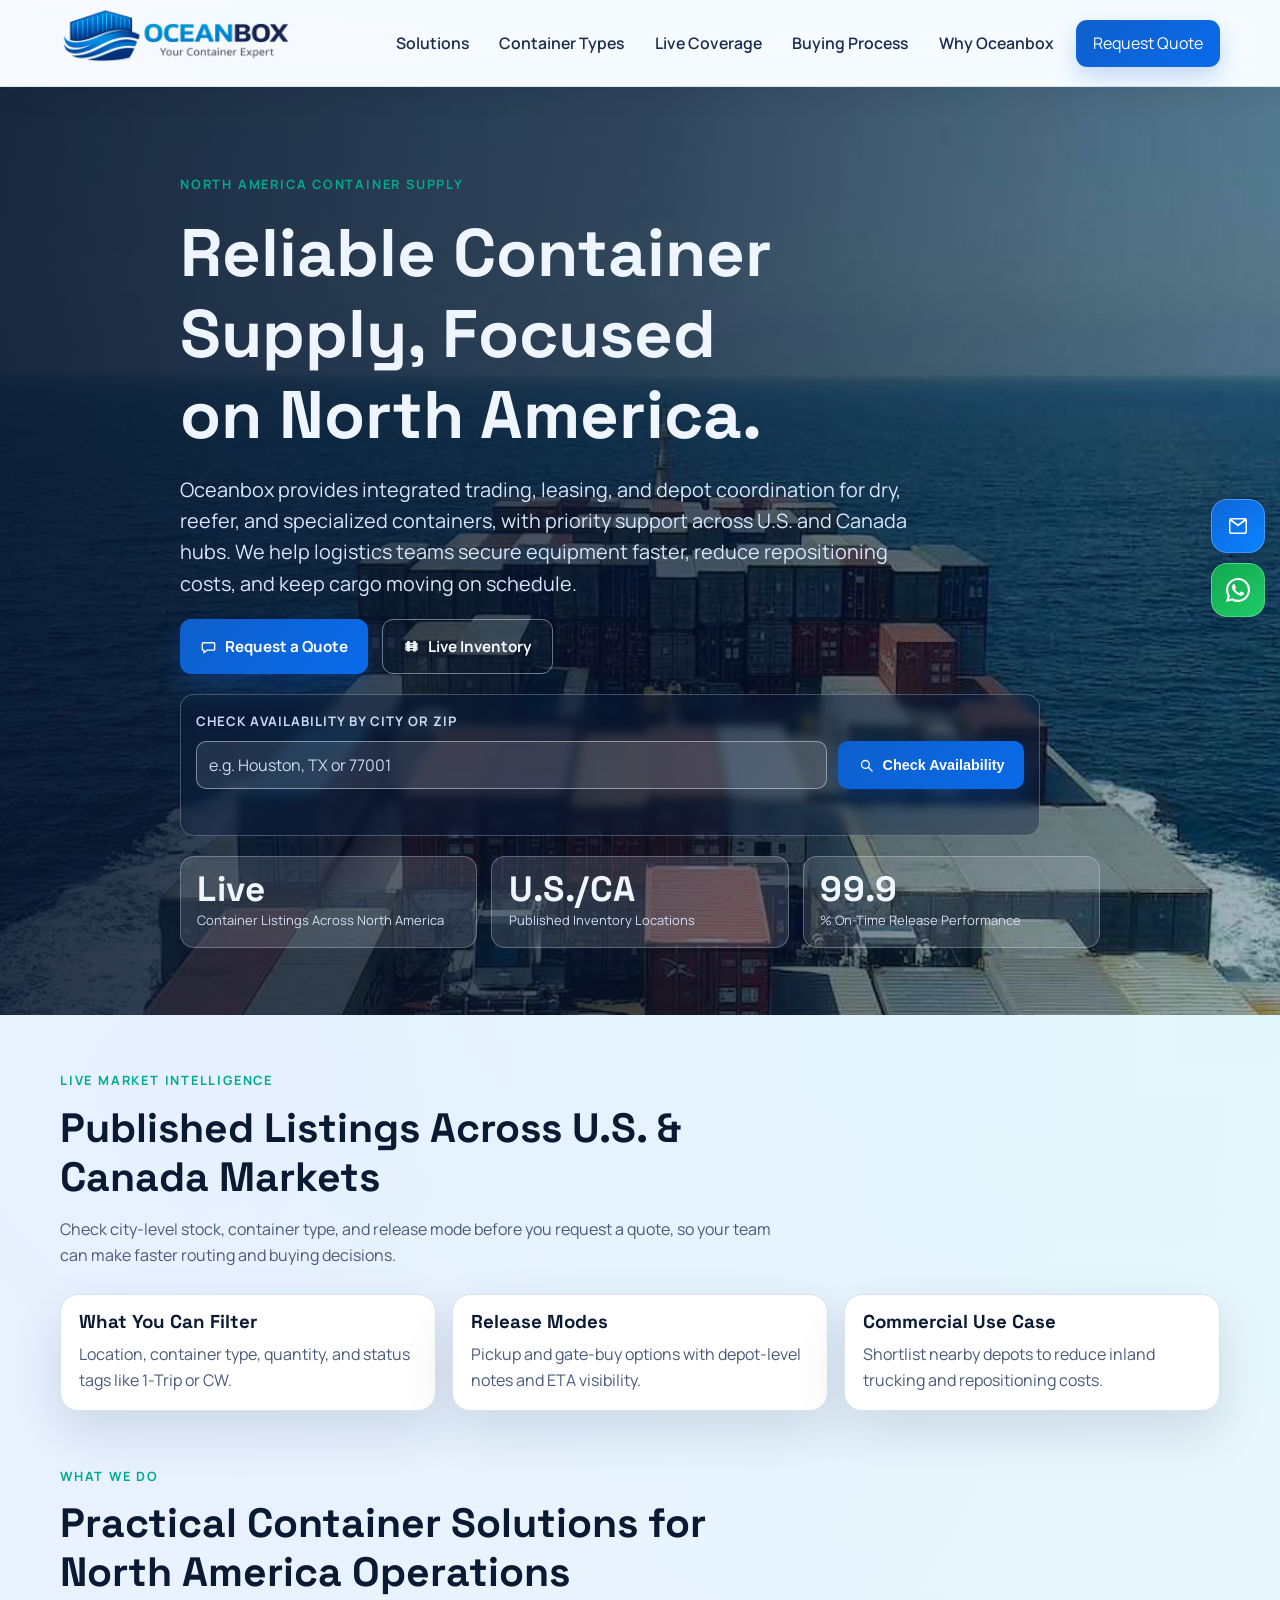
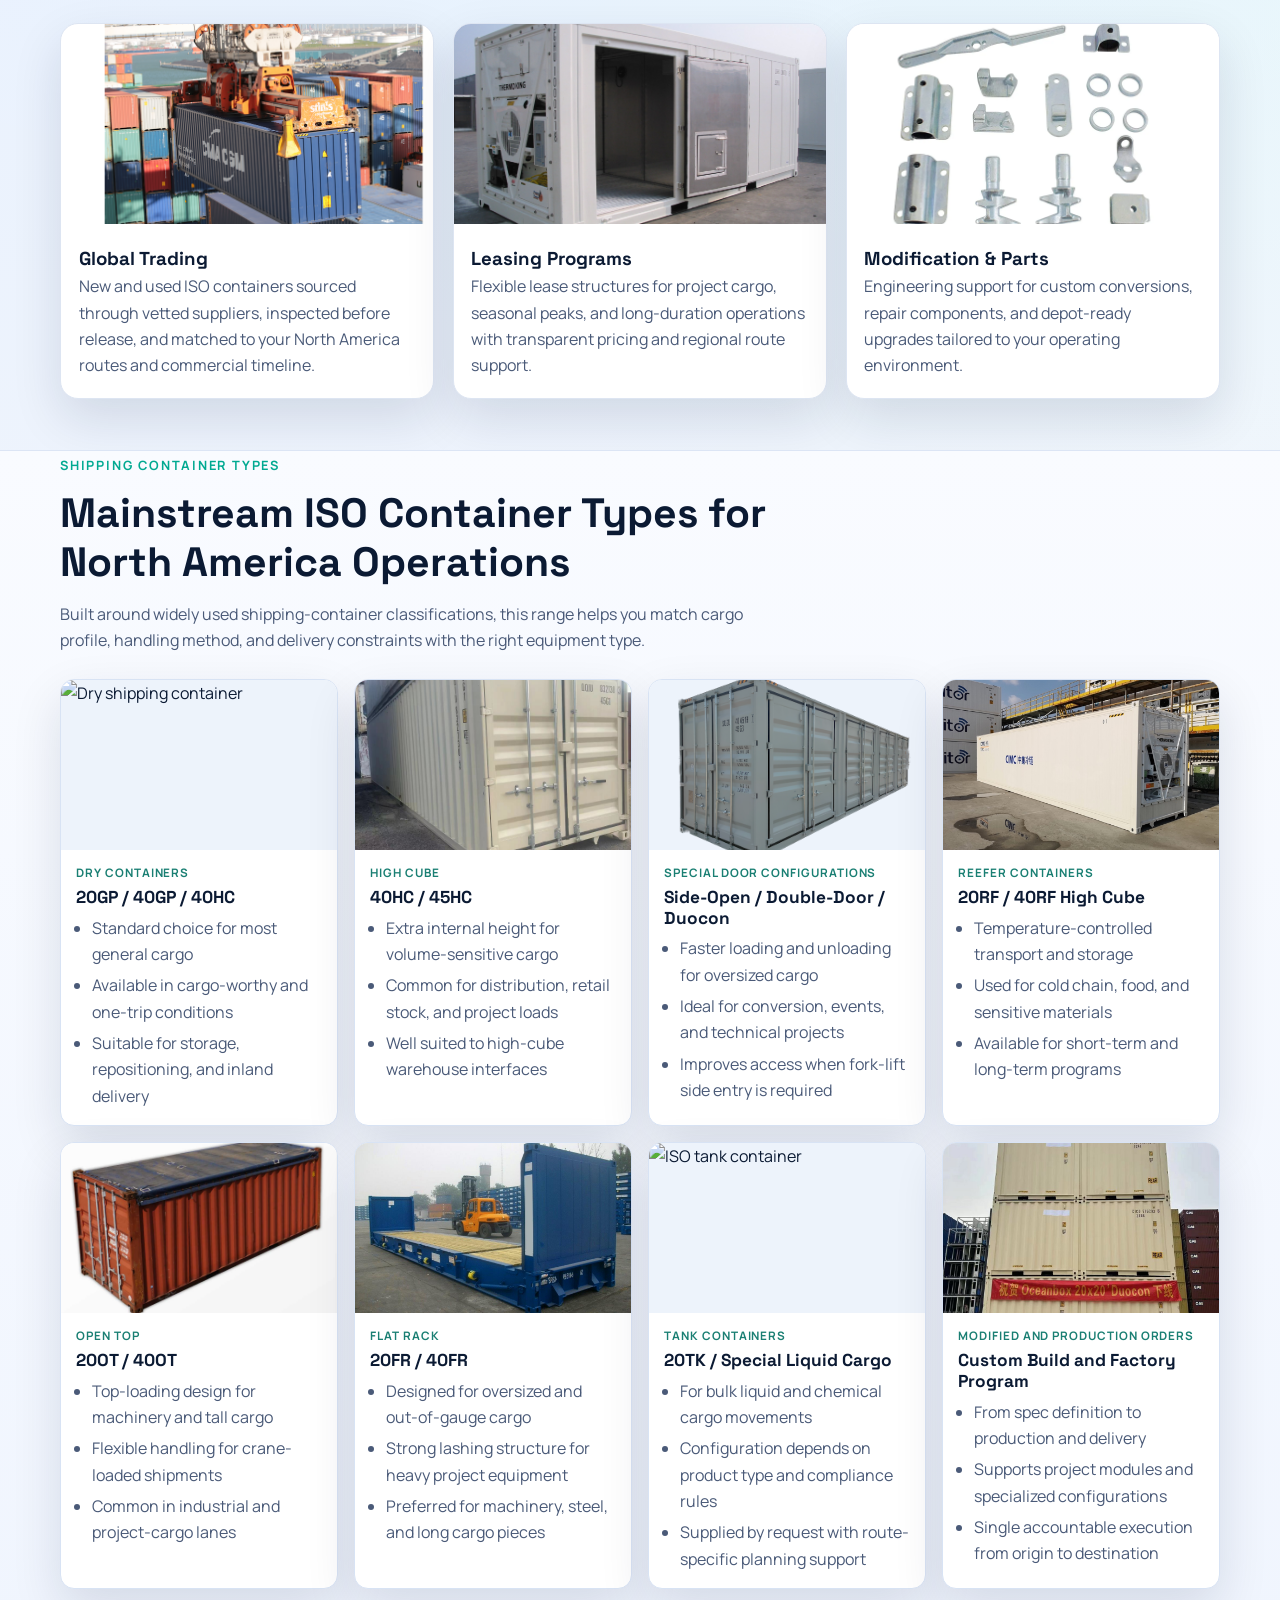
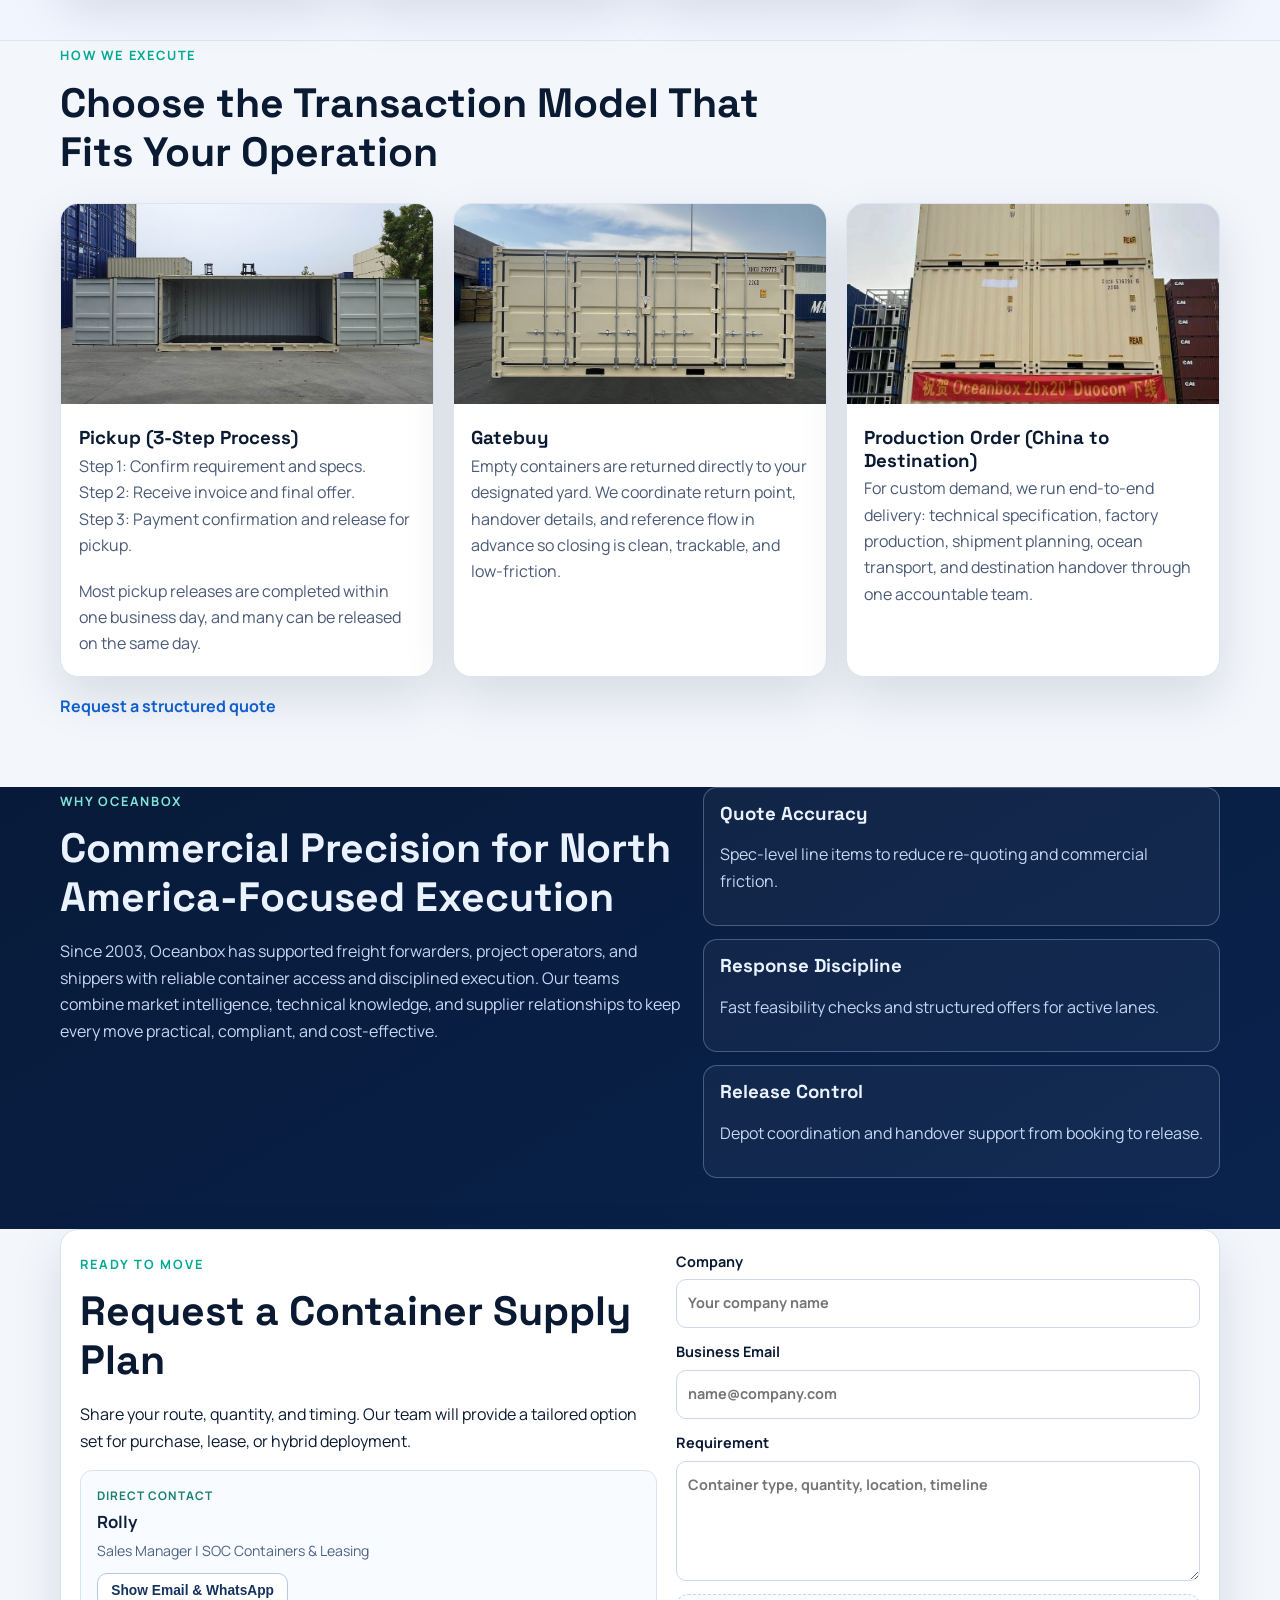
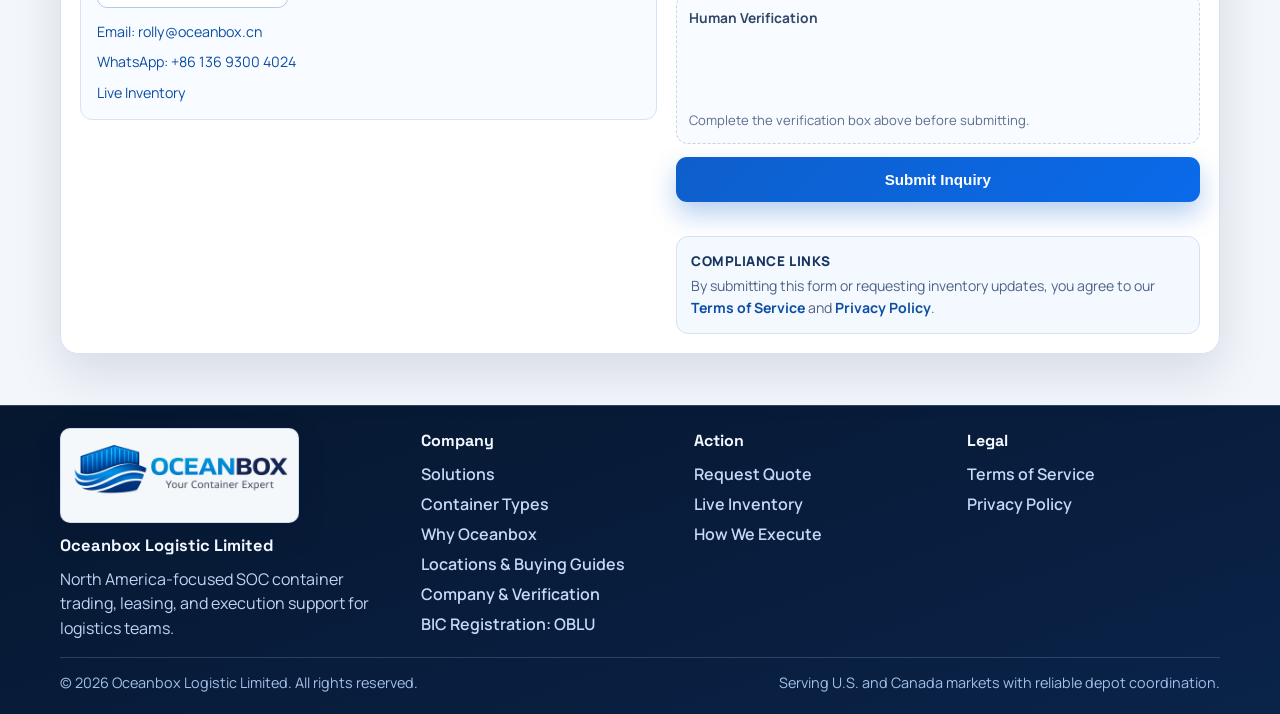
==== commit af664442: "Add verifiable company profile and refine mobile reading" ====
--- a/index.html
+++ b/index.html
@@ -19,7 +19,7 @@
       href="https://fonts.googleapis.com/css2?family=Manrope:wght@400;500;600;700;800&family=Space+Grotesk:wght@500;600;700&display=swap"
       rel="stylesheet"
     />
-    <link rel="stylesheet" href="styles.css?v=20260926a" />
+    <link rel="stylesheet" href="styles.css?v=20260926b" />
     <link rel="stylesheet" href="floating-contact.css?v=20260308b" />
     <script
       src="https://challenges.cloudflare.com/turnstile/v0/api.js"
@@ -481,6 +481,7 @@
           <a href="#fleet">Container Types</a>
           <a href="#about">Why Oceanbox</a>
           <a href="/resources">Locations &amp; Buying Guides</a>
+              <a href="/about-oceanbox">Company &amp; Verification</a>
           <a href="https://www.bic-code.org/bic-codes/oblu/" target="_blank" rel="noopener noreferrer">BIC Registration: OBLU</a>
         </div>
         <div class="footer-col">
@@ -501,7 +502,7 @@
       </div>
     </footer>
 
-    <script src="main.js?v=20260922a"></script>
+    <script src="main.js?v=20260926a"></script>
     <script src="floating-contact.js?v=20260313b"></script>
   </body>
 </html>
--- a/styles.css
+++ b/styles.css
@@ -1168,6 +1168,9 @@
 
 /* Keep mobile contact shortcuts away from the page heading and copy. */
 @media (max-width: 680px) {
-  [data-floating-contact] { top: auto !important; bottom: 12px; right: 12px; transform: none; flex-direction: row; }
+  .floating-contact-menu[data-floating-contact] { top: auto !important; bottom: 12px; right: 12px; transform: none; flex-direction: row; }
   .site-footer { padding-bottom: 90px; }
 }
+
+/* Anchor destinations clear the sticky header after navigation. */
+main section[id] { scroll-margin-top: 120px; }
